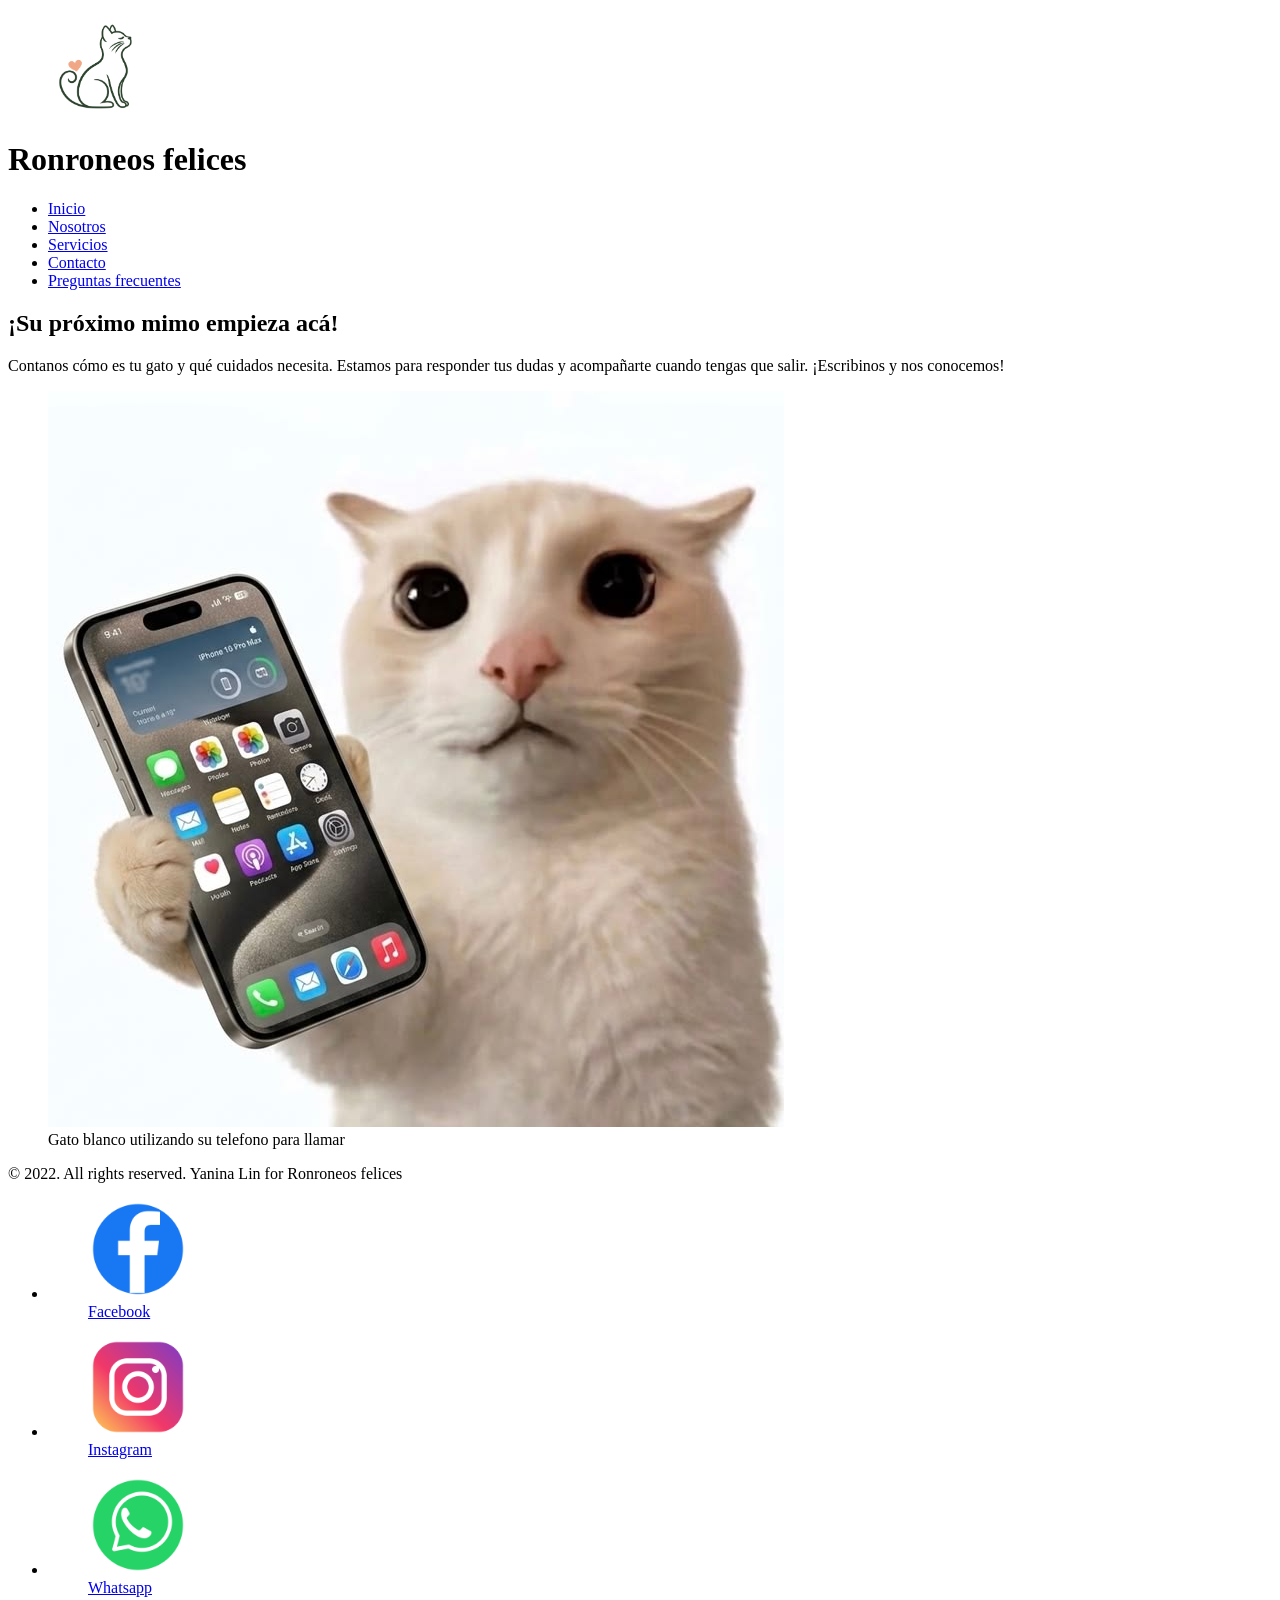
==== pages/contacto.html @ 4c731172 "Sumo pag de preguntas frecuentes y figcaption" ====
<!DOCTYPE html>
<html lang="en">

<head>
    <meta charset="UTF-8">
    <meta name="viewport" content="width=device-width, initial-scale=1.0">
    <title>Ronroneos felices - Nuestro Sitio Web</title>
</head>

<body>
    <header>
        <figure>
            <img src="../img/logo-gatito.png" alt="Logo de gato" width="100" height="100">
        </figure>
        <h1>Ronroneos felices</h1>
        <nav>
            <ul>
                <li>
                    <a href="../index.html">Inicio</a>
                </li>
                <li>
                    <a href="nosotros.html">Nosotros</a>
                </li>
                <li>
                    <a href="servicios.html">Servicios</a>
                </li>
                <li>
                    <a href="contacto.html">Contacto</a>
                </li>
                <li>
                    <a href="preguntasfrecuentes.html">Preguntas frecuentes</a>
                </li>
            </ul>
        </nav>
    </header>
    <main>
        <h2>¡Su próximo mimo empieza acá!</h2>
        <p>Contanos cómo es tu gato y qué cuidados necesita. Estamos para responder tus dudas y acompañarte cuando
            tengas que salir. ¡Escribinos y nos conocemos!</p>
        <figure>
            <img src="../img/gato en llamada.jpg" alt="Gato blaco con un telefono " />
            <figcaption> Gato blanco utilizando su telefono para llamar</figcaption>
        </figure>
    </main>
    <footer>
        <p>© 2022. All rights reserved. Yanina Lin for Ronroneos felices</p>
        <ul>
            <li>
                <a href="https://www.facebook.com/">
                    <figure>
                        <img src="../img/facebook.png" alt="logo de facebook" width="100" height="100">
                        <figcaption> Facebook</figcaption>
                    </figure>
                </a>
            </li>
            <li>
                <a href="https://www.instagram.com/">
                    <figure>
                        <img src="../img/instagram.png" alt="logo de instagram" width="100" height="100">
                        <figcaption> Instagram</figcaption>
                    </figure>
                </a>
            </li>
            <li>
                <a href="https://web.whatsapp.com/">
                    <figure>
                        <img src="../img/whatsapp.png" alt="logo de whatsapp" width="100" height="100">
                        <figcaption> Whatsapp</figcaption>
                    </figure>
                </a>
            </li>
        </ul>
    </footer>

</body>

</html>
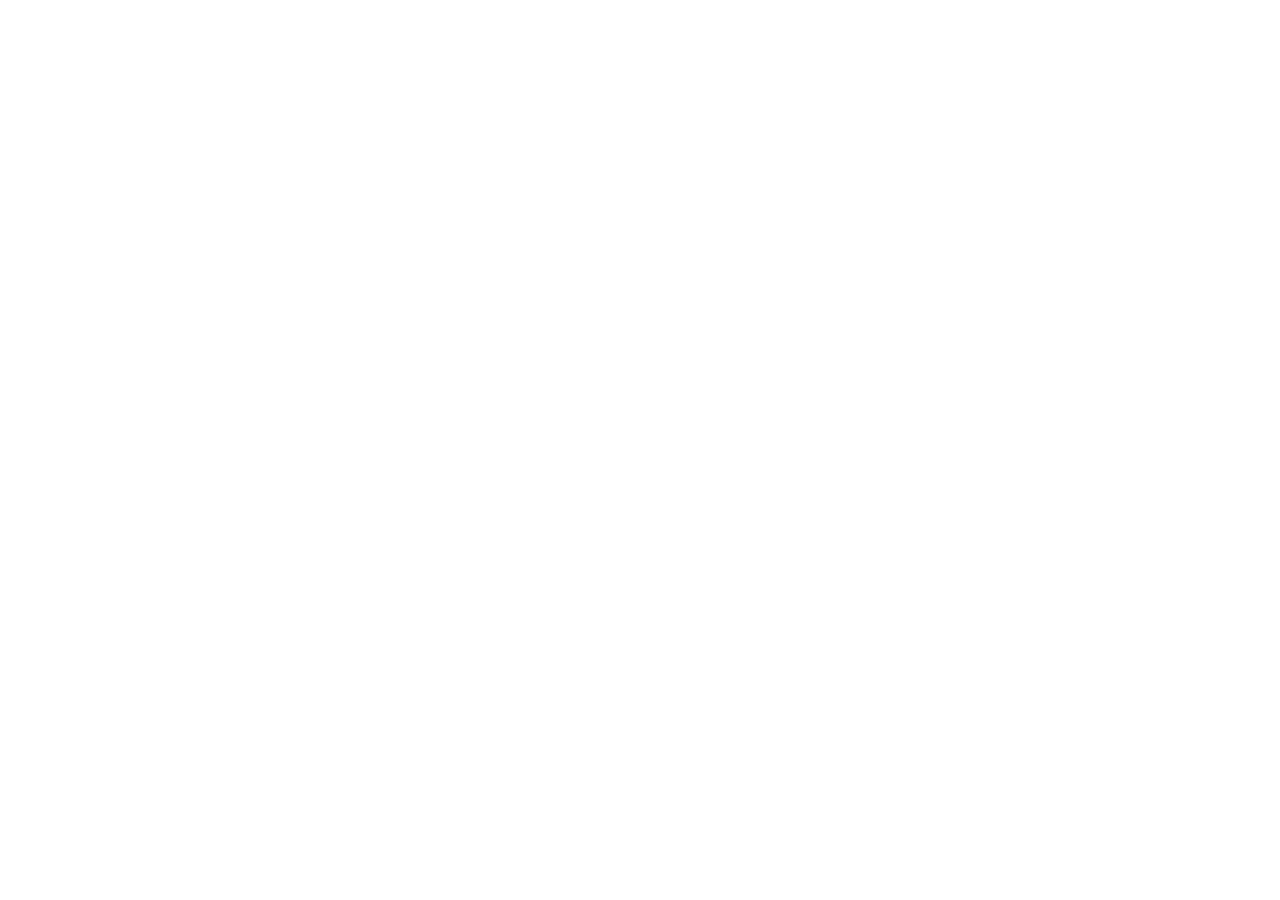
==== commit 9ab17f31: "Correcion de sectio, article, title, y h3" ====
--- a/pages/contacto.html
+++ b/pages/contacto.html
@@ -4,7 +4,7 @@
 <head>
     <meta charset="UTF-8">
     <meta name="viewport" content="width=device-width, initial-scale=1.0">
-    <title>Ronroneos felices - Nuestro Sitio Web</title>
+    <title>Contactanos | Ronroneos Felices/title>
 </head>
 
 <body>
@@ -34,13 +34,18 @@
         </nav>
     </header>
     <main>
-        <h2>¡Su próximo mimo empieza acá!</h2>
-        <p>Contanos cómo es tu gato y qué cuidados necesita. Estamos para responder tus dudas y acompañarte cuando
-            tengas que salir. ¡Escribinos y nos conocemos!</p>
-        <figure>
-            <img src="../img/gato en llamada.jpg" alt="Gato blaco con un telefono " />
-            <figcaption> Gato blanco utilizando su telefono para llamar</figcaption>
-        </figure>
+        <section>
+            <article>
+                <h2>¡Su próximo mimo empieza acá!</h2>
+                <p>Contanos cómo es tu gato y qué cuidados necesita. Estamos para responder tus dudas y acompañarte
+                    cuando
+                    tengas que salir. ¡Escribinos y nos conocemos!</p>
+                <figure>
+                    <img src="../img/gato en llamada.jpg" alt="Gato blaco con un telefono " />
+                    <figcaption> Gato blanco utilizando su telefono para llamar</figcaption>
+                </figure>
+            </article>
+        </section>
     </main>
     <footer>
         <p>© 2022. All rights reserved. Yanina Lin for Ronroneos felices</p>
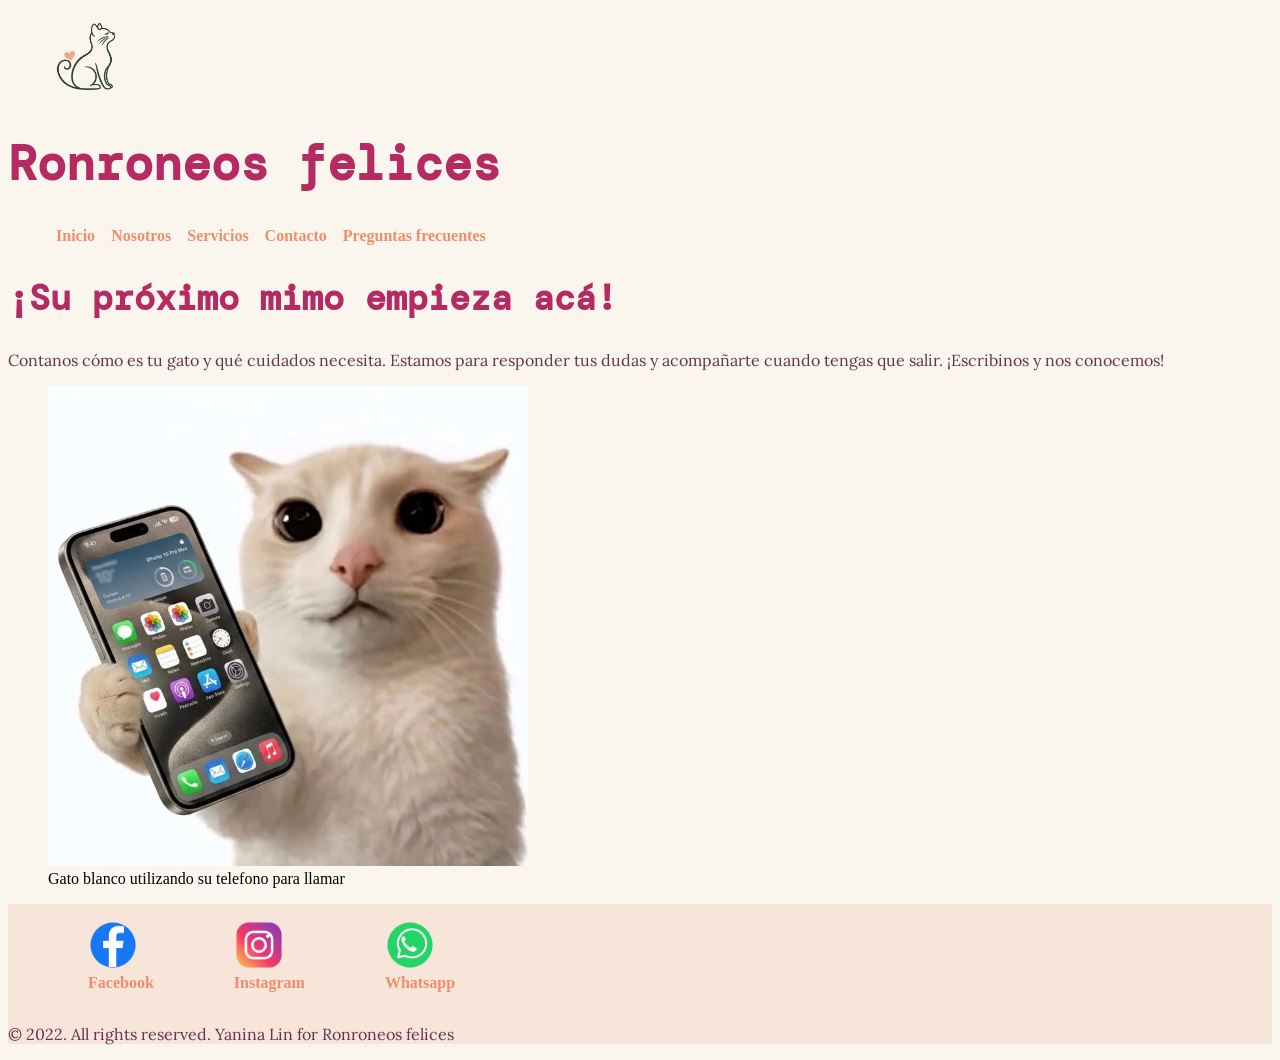
==== commit 5e03ddae: "estilo css" ====
--- a/pages/contacto.html
+++ b/pages/contacto.html
@@ -4,17 +4,18 @@
 <head>
     <meta charset="UTF-8">
     <meta name="viewport" content="width=device-width, initial-scale=1.0">
-    <title>Contactanos | Ronroneos Felices/title>
+    <title>Contactanos | Ronroneos Felices </title>
+    <link rel="stylesheet" href="../style/style.css">
 </head>
 
 <body>
     <header>
         <figure>
-            <img src="../img/logo-gatito.png" alt="Logo de gato" width="100" height="100">
+            <img src="../img/logo-gatito.png" alt="Logo de gato" class="logo">
         </figure>
         <h1>Ronroneos felices</h1>
         <nav>
-            <ul>
+            <ul class="menu-list">
                 <li>
                     <a href="../index.html">Inicio</a>
                 </li>
@@ -41,19 +42,18 @@
                     cuando
                     tengas que salir. ¡Escribinos y nos conocemos!</p>
                 <figure>
-                    <img src="../img/gato en llamada.jpg" alt="Gato blaco con un telefono " />
+                    <img src="../img/gato en llamada.jpg" alt="Gato blaco con un telefono " class="main-img" />
                     <figcaption> Gato blanco utilizando su telefono para llamar</figcaption>
                 </figure>
             </article>
         </section>
     </main>
-    <footer>
-        <p>© 2022. All rights reserved. Yanina Lin for Ronroneos felices</p>
-        <ul>
+    <footer class="footer">
+        <ul class="redes-list">
             <li>
                 <a href="https://www.facebook.com/">
                     <figure>
-                        <img src="../img/facebook.png" alt="logo de facebook" width="100" height="100">
+                        <img src="../img/facebook.png" alt="logo de facebook" class="redes" />
                         <figcaption> Facebook</figcaption>
                     </figure>
                 </a>
@@ -61,7 +61,7 @@
             <li>
                 <a href="https://www.instagram.com/">
                     <figure>
-                        <img src="../img/instagram.png" alt="logo de instagram" width="100" height="100">
+                        <img src="../img/instagram.png" alt="logo de instagram" class="redes" />
                         <figcaption> Instagram</figcaption>
                     </figure>
                 </a>
@@ -69,12 +69,13 @@
             <li>
                 <a href="https://web.whatsapp.com/">
                     <figure>
-                        <img src="../img/whatsapp.png" alt="logo de whatsapp" width="100" height="100">
+                        <img src="../img/whatsapp.png" alt="logo de whatsapp" class="redes" />
                         <figcaption> Whatsapp</figcaption>
                     </figure>
                 </a>
             </li>
         </ul>
+        <p>© 2022. All rights reserved. Yanina Lin for Ronroneos felices</p>
     </footer>
 
 </body>
--- a/style/style.css
+++ b/style/style.css
@@ -0,0 +1,105 @@
+@import url('https://fonts.googleapis.com/css2?family=DM+Mono:ital,wght@0,300;0,400;0,500;1,300;1,400;1,500&family=Lora:ital,wght@0,400..700;1,400..700&display=swap');
+
+/* variables globales */
+:root {
+    --font-ppal: 'DM Mono', sans-serif;
+    --font-sec: 'Lora', arial;
+    --bg-ppal: #FAF6EE;
+    /* Crema: fondo principal */
+    --bg-sec: #F8E5D9;
+    /* Durazno claro: fondo del footer */
+    --titles: #B52A63;
+    /* Rosa frambuesa: títulos y menú */
+    --text: #63334F;
+    /* Ciruela: párrafos y pies de foto */
+    --accent: #F28C6B;
+    /* Coral suave: subrayados y detalles */
+}
+
+/* Reset */
+body {
+    background-color: var(--bg-ppal);
+}
+
+a {
+    color: var(--accent);
+    text-decoration: none;
+}
+
+/* titulos */
+h1,
+h2,
+h3 {
+    font-family: var(--font-ppal);
+    color: var(--titles);
+}
+
+h1 {
+    font-size: 3rem;
+}
+
+h2 {
+    font-size: 2.2rem;
+}
+
+h3 {
+    font-size: 2rem;
+}
+
+/* textos */
+p {
+    font-family: var(--font-sec);
+    color: var(--text);
+    font: size 1.1rem;
+}
+
+/* quitar lista */
+ul {
+    list-style: none;
+}
+
+/* preguntas frecuentes */
+.preguntasfrecuentes {
+    padding: 0 24px;
+}
+
+/* tamaño de imagen */
+.logo {
+    width: 80px;
+    height: auto;
+}
+
+.main-img {
+    width: 480px;
+    height: auto;
+}
+
+
+/* header */
+.menu-list {
+    display: flex;
+}
+
+.menu-list a {
+    padding: 0.5rem;
+    font-weight: 600;
+}
+
+/* footer */
+.redes {
+    width: 50px;
+    height: auto;
+}
+
+.redes-list {
+    display: flex;
+}
+
+.redes-list a {
+    font-weight: 600;
+
+}
+
+.footer {
+    background-color: var(--bg-sec);
+}
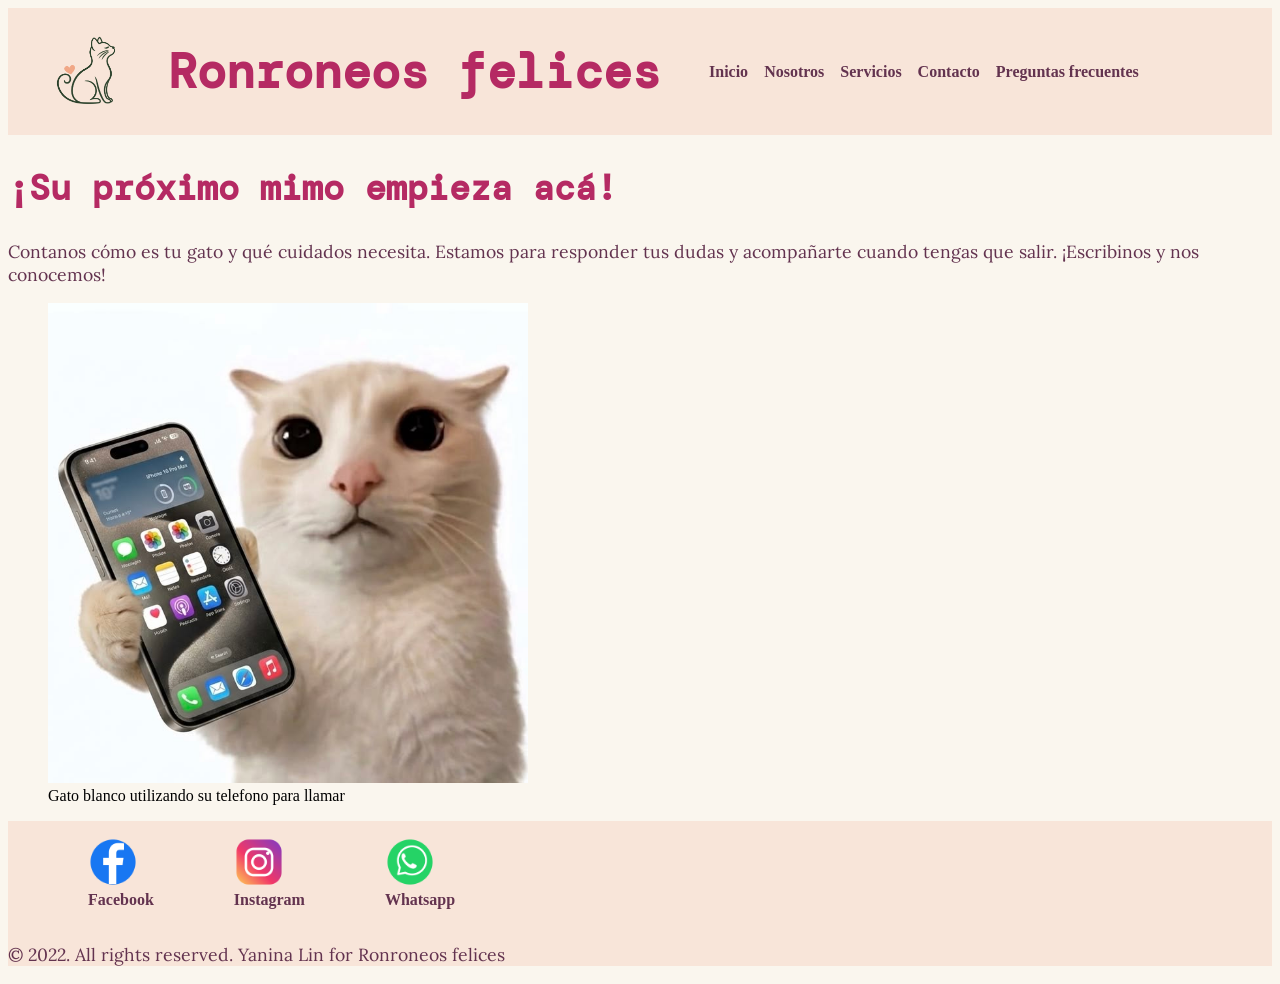
==== commit 91ed150c: "mejoras de estilos" ====
--- a/pages/contacto.html
+++ b/pages/contacto.html
@@ -5,11 +5,11 @@
     <meta charset="UTF-8">
     <meta name="viewport" content="width=device-width, initial-scale=1.0">
     <title>Contactanos | Ronroneos Felices </title>
-    <link rel="stylesheet" href="../style/style.css">
+    <link rel="stylesheet" href="../style/styles.css">
 </head>
 
 <body>
-    <header>
+    <header class="menu">
         <figure>
             <img src="../img/logo-gatito.png" alt="Logo de gato" class="logo">
         </figure>
--- a/style/styles.css
+++ b/style/styles.css
@@ -0,0 +1,115 @@
+@import url('https://fonts.googleapis.com/css2?family=DM+Mono:ital,wght@0,300;0,400;0,500;1,300;1,400;1,500&family=Lora:ital,wght@0,400..700;1,400..700&display=swap');
+
+/* variables globales */
+:root {
+    --font-ppal: 'DM Mono', monospace;
+    --font-sec: 'Lora', serif;
+    --bg-ppal: #FAF6EE;
+    /* Crema: fondo principal */
+    --bg-sec: #F8E5D9;
+    /* Durazno claro: fondo del footer */
+    --titles: #B52A63;
+    /* Rosa frambuesa: títulos y menú */
+    --text: #63334F;
+    /* Ciruela: párrafos y pies de foto */
+    --accent: #F28C6B;
+    /* Coral suave: subrayados y detalles */
+    --links: #63334F;
+    /* Violeta intenso: distingue los enlaces de los títulos */
+}
+
+/* Reset */
+body {
+    background-color: var(--bg-ppal);
+}
+
+a {
+    color: var(--links);
+    text-decoration: none;
+}
+
+/* titulos */
+h1,
+h2,
+h3 {
+    font-family: var(--font-ppal);
+    color: var(--titles);
+}
+
+h1 {
+    font-size: 3rem;
+    font-weight: 700;
+}
+
+h2 {
+    font-size: 2.2rem;
+}
+
+h3 {
+    font-size: 2rem;
+}
+
+/* textos */
+p {
+    font-family: var(--font-sec);
+    color: var(--text);
+    font-size: 1.1rem;
+}
+
+/* quitar lista */
+ul {
+    list-style: none;
+}
+
+/* preguntas frecuentes */
+.preguntasfrecuentes {
+    padding: 0 24px;
+}
+
+/* tamaño de imagen */
+.logo {
+    width: 80px;
+    height: auto;
+}
+
+.main-img {
+    width: 480px;
+    height: auto;
+}
+
+
+/* header */
+.menu {
+    background-color: var(--bg-sec);
+    display: flex;
+    align-items: center;
+    /* Menu alineado verticalmente */
+}
+
+.menu-list {
+    display: flex;
+}
+
+.menu-list a {
+    padding: 0.5rem;
+    font-weight: 600;
+}
+
+/* footer */
+.redes {
+    width: 50px;
+    height: auto;
+}
+
+.redes-list {
+    display: flex;
+}
+
+.redes-list a {
+    font-weight: 600;
+
+}
+
+.footer {
+    background-color: var(--bg-sec);
+}
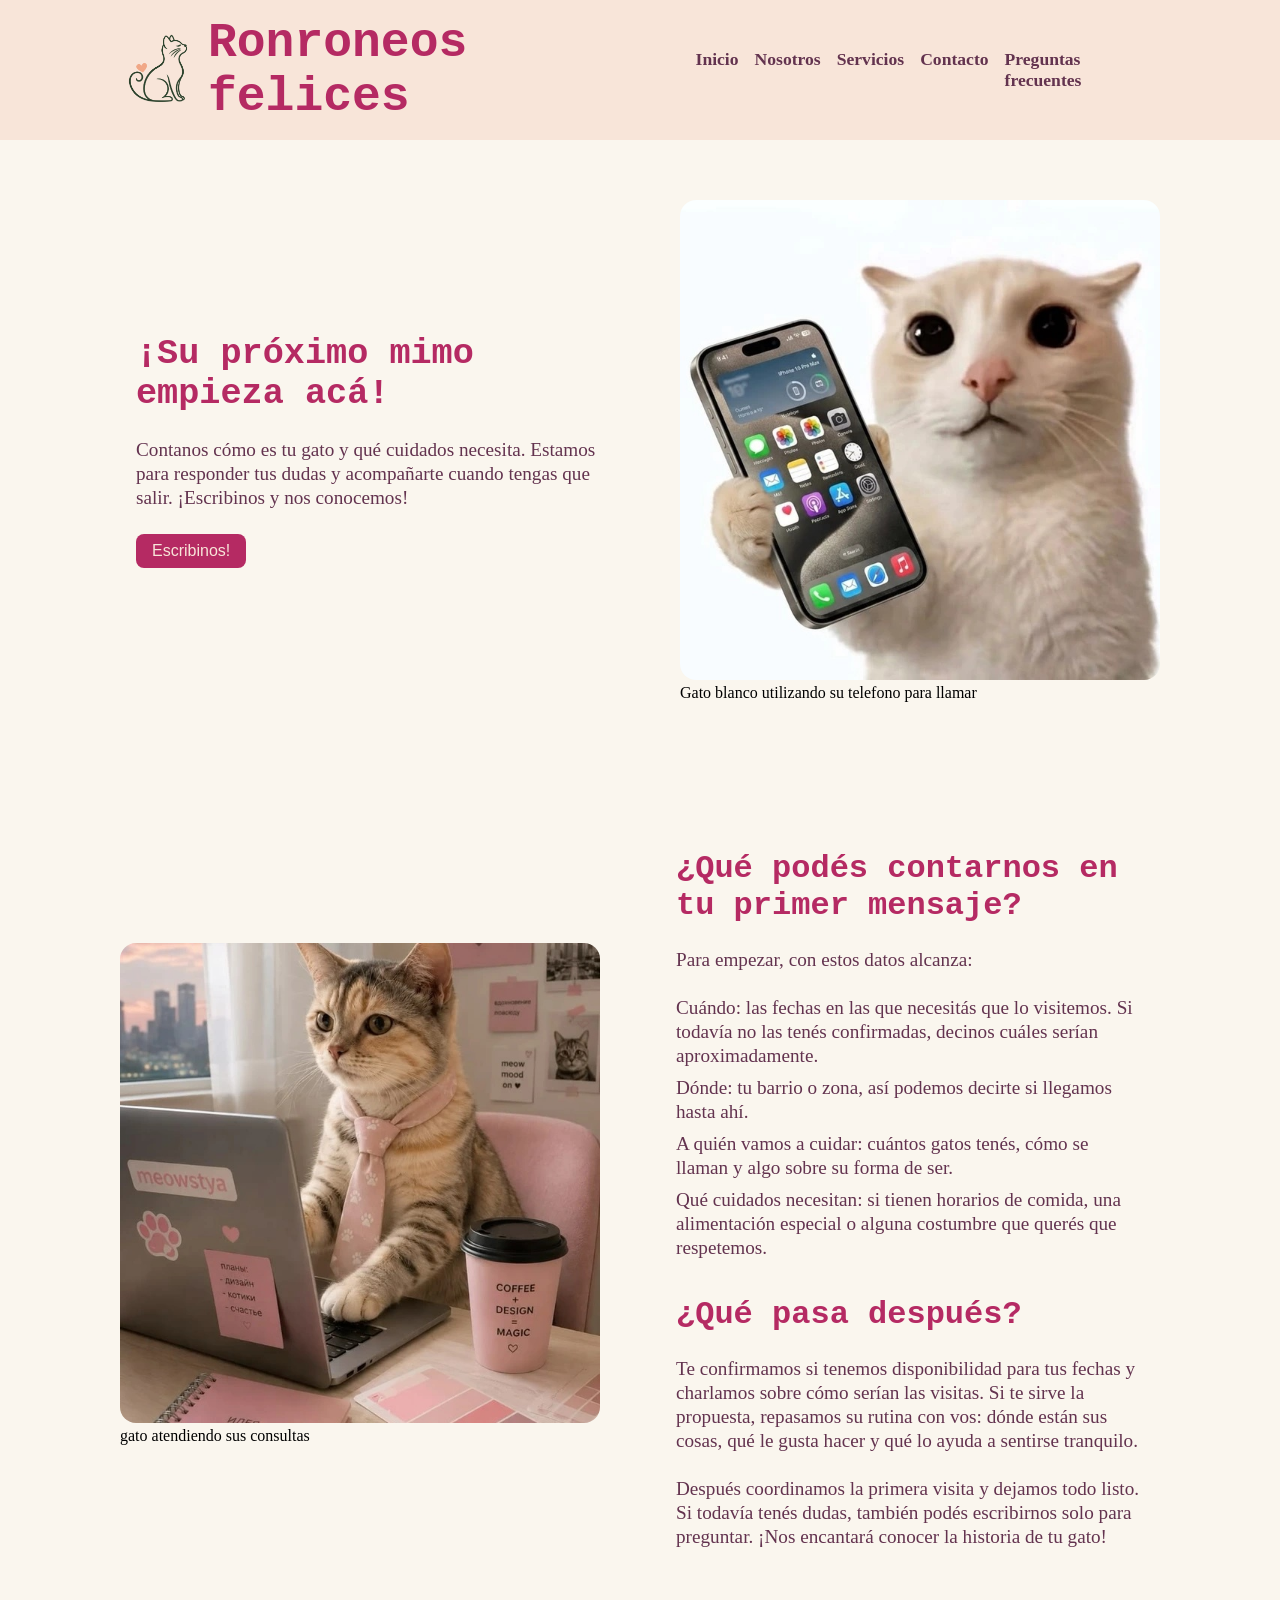
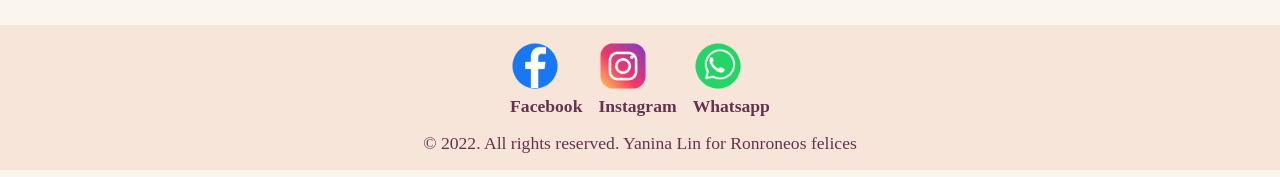
==== commit dc9d0604: "box model-flex box" ====
--- a/pages/contacto.html
+++ b/pages/contacto.html
@@ -1,19 +1,21 @@
 <!DOCTYPE html>
-<html lang="en">
+<html lang="es">
 
 <head>
     <meta charset="UTF-8">
     <meta name="viewport" content="width=device-width, initial-scale=1.0">
     <title>Contactanos | Ronroneos Felices </title>
-    <link rel="stylesheet" href="../style/styles.css">
+    <link rel="stylesheet" href="../styles/styles.css">
 </head>
 
 <body>
     <header class="menu">
-        <figure>
-            <img src="../img/logo-gatito.png" alt="Logo de gato" class="logo">
-        </figure>
-        <h1>Ronroneos felices</h1>
+        <div class="logo-title">
+            <figure>
+                <img src="../img/logo-gatito.png"" alt=" logo de gato" class="logo">
+            </figure>
+            <h1>Ronroneos felices</h1>
+        </div>
         <nav>
             <ul class="menu-list">
                 <li>
@@ -36,16 +38,55 @@
     </header>
     <main>
         <section>
-            <article>
-                <h2>¡Su próximo mimo empieza acá!</h2>
-                <p>Contanos cómo es tu gato y qué cuidados necesita. Estamos para responder tus dudas y acompañarte
-                    cuando
-                    tengas que salir. ¡Escribinos y nos conocemos!</p>
+            <article class="main-content">
+                <div class="info">
+                    <h2>¡Su próximo mimo empieza acá!</h2>
+                    <p class="info-text">Contanos cómo es tu gato y qué cuidados necesita. Estamos para responder tus
+                        dudas y
+                        acompañarte
+                        cuando
+                        tengas que salir. ¡Escribinos y nos conocemos!</p>
+                    <button class=" main-button"> Escribinos!</button>
+                </div>
                 <figure>
                     <img src="../img/gato en llamada.jpg" alt="Gato blaco con un telefono " class="main-img" />
                     <figcaption> Gato blanco utilizando su telefono para llamar</figcaption>
                 </figure>
             </article>
+            <div class="main-content reverse">
+                <div class="info">
+                    <h3 class="content-title">¿Qué podés contarnos en tu primer mensaje?</h3>
+                    <p class="info-text">Para empezar, con estos datos alcanza:</p>
+                    <ul class="list-como-funciona">
+                        <li class="info-text">Cuándo: las fechas en las que necesitás que lo visitemos. Si todavía no
+                            las tenés
+                            confirmadas,
+                            decinos cuáles serían aproximadamente. </li>
+                        <li class="info-text">Dónde: tu barrio o zona, así podemos decirte si llegamos hasta ahí.</li>
+                        <li class="info-text">A quién vamos a cuidar: cuántos gatos tenés, cómo se llaman y algo sobre
+                            su forma de ser.
+                        </li>
+                        <li class="info-text">Qué cuidados necesitan: si tienen horarios de comida, una alimentación
+                            especial o alguna
+                            costumbre que querés que respetemos.</li>
+                    </ul>
+                    <h3 class="content-title">¿Qué pasa después?</h3>
+                    <p class="info-text">Te confirmamos si tenemos disponibilidad para tus fechas y charlamos sobre cómo
+                        serían las
+                        visitas.
+                        Si te sirve la propuesta, repasamos su rutina con vos: dónde están sus cosas, qué le gusta hacer
+                        y
+                        qué lo ayuda a sentirse tranquilo.</p>
+                    <p class="info-text">Después coordinamos la primera visita y dejamos todo listo. Si todavía tenés
+                        dudas, también podés
+                        escribirnos solo para preguntar. ¡Nos encantará conocer la historia de tu gato! </p>
+                </div>
+                <figure>
+                    <img src="../img/gato atendiendo consulta.jpg" alt="Gato esperando sus consultas"
+                        class="main-img" />
+                    <figcaption> gato atendiendo sus consultas</figcaption>
+                </figure>
+            </div>
         </section>
     </main>
     <footer class="footer">
--- a/styles/styles.css
+++ b/styles/styles.css
@@ -0,0 +1,251 @@
+/* configuracion global */
+* {
+    margin: 0;
+    padding: 0;
+    box-sizing: border-box;
+
+}
+
+/* Estilo de fuente */
+@import url('https://fonts.googleapis.com/css2?family=DM+Mono:ital,wght@0,300;0,400;0,500;1,300;1,400;1,500&family=Lora:ital,wght@0,400..700;1,400..700&display=swap');
+
+
+/* Reset */
+body {
+    background-color: #faf6eE;
+}
+
+a {
+    color: #63334F;
+    text-decoration: none;
+}
+
+/* Main */
+/* tamaño de imagen */
+.logo {
+    width: 80px;
+    height: auto;
+    margin: 0;
+}
+
+/* Main inicio*/
+.main-button {
+    background-color: #B52A63;
+    color: #F8E5D9;
+    border: none;
+    padding: 8px 16px;
+    border-radius: 8px;
+    width: fit-content;
+    font-size: 1rem;
+}
+
+/* Ordeno contenido del main*/
+.main-content {
+    display: flex;
+    padding: 60px 120px;
+    gap: 60px;
+    justify-content: space-between;
+    align-items: center;
+}
+
+.sec-content {
+    padding: 0px 120px 60px 120px;
+    display: flex;
+    flex-direction: column;
+    gap: 16px;
+}
+
+.content-title {
+    margin-top: 12px;
+}
+
+.info {
+    padding: 16px;
+    display: flex;
+    flex-direction: column;
+    gap: 24px;
+}
+
+.info-text {
+    font-size: 1.2rem;
+    line-height: 1.5rem;
+
+}
+
+/* Como funciona */
+.list-como-funciona {
+    display: flex;
+    flex-direction: column;
+    gap: 8px;
+}
+
+
+/* titulos */
+h1,
+h2,
+h3 {
+    font-family: 'DM Mono', monospace;
+    color: #B52A63;
+}
+
+h1 {
+    font-size: 3rem;
+    font-weight: 700;
+}
+
+h2 {
+    font-size: 2.2rem;
+}
+
+h3 {
+    font-size: 2rem;
+}
+
+/* textos */
+p,
+li,
+a {
+    font-family: 'Lora', serif;
+    color: #63334F;
+    font-size: 1.1rem;
+
+}
+
+/* quitar lista */
+ul {
+    list-style: none;
+}
+
+/* preguntas frecuentes */
+.preguntasfrecuentes {
+    padding: 0 24px;
+}
+
+
+/* imagen de rufus */
+.main-img {
+    width: 480px;
+    height: auto;
+    box-sizing: border-box;
+    border-radius: 16px;
+}
+
+
+
+/* header */
+/* Menu alineado verticalmente */
+.menu {
+    background-color: #F8E5D9;
+    display: flex;
+    justify-content: space-between;
+    align-items: center;
+    padding: 16px 120px;
+}
+
+/* titulo y logo juntos */
+.logo-title {
+    display: flex;
+    align-items: center;
+    gap: 8px;
+}
+
+/* espacio entre los menu */
+.menu-list {
+    display: flex;
+    gap: 16px;
+
+}
+
+.menu-list a {
+    display: inline-block;
+    font-weight: 600;
+}
+
+/* main nosotros */
+
+.pareja {
+    padding: 0px 120px 60px 120px;
+    display: flex;
+    justify-content: space-between;
+    padding: 100px 200px;
+    gap: 32px;
+}
+
+.imgpareja {
+    width: 480px;
+    height: auto;
+    box-sizing: border-box;
+    border-radius: 16px;
+
+}
+
+.parejatexto {
+    display: flex;
+    flex-direction: column;
+    gap: 16px;
+    padding: 30px;
+}
+
+/* main de contacto */
+.contacto {
+    display: flex;
+    justify-content: space-between;
+    padding: 100px 200px;
+    gap: 32px;
+}
+
+.imgcontacto {
+    width: 280px;
+    height: auto;
+    box-sizing: border-box;
+}
+
+.contactotext {
+    display: flex;
+    flex-direction: column;
+    gap: 16px;
+    padding: 30px;
+}
+
+.list-servicios {
+    display: flex;
+    flex-direction: column;
+    gap: 16px;
+}
+
+/* main servicios */
+.gato-rosa {
+    width: 480px;
+    height: auto;
+    box-sizing: border-box;
+    border-radius: 16px;
+}
+
+.reverse {
+    flex-direction: row-reverse;
+}
+
+/* footer */
+.redes {
+    width: 50px;
+    height: auto;
+}
+
+.redes-list {
+    display: flex;
+    gap: 16px;
+}
+
+.redes-list a {
+    font-weight: 600;
+
+}
+
+.footer {
+    display: flex;
+    background-color: #F8E5D9;
+    flex-direction: column;
+    align-items: center;
+    gap: 16px;
+    padding: 16px;
+}
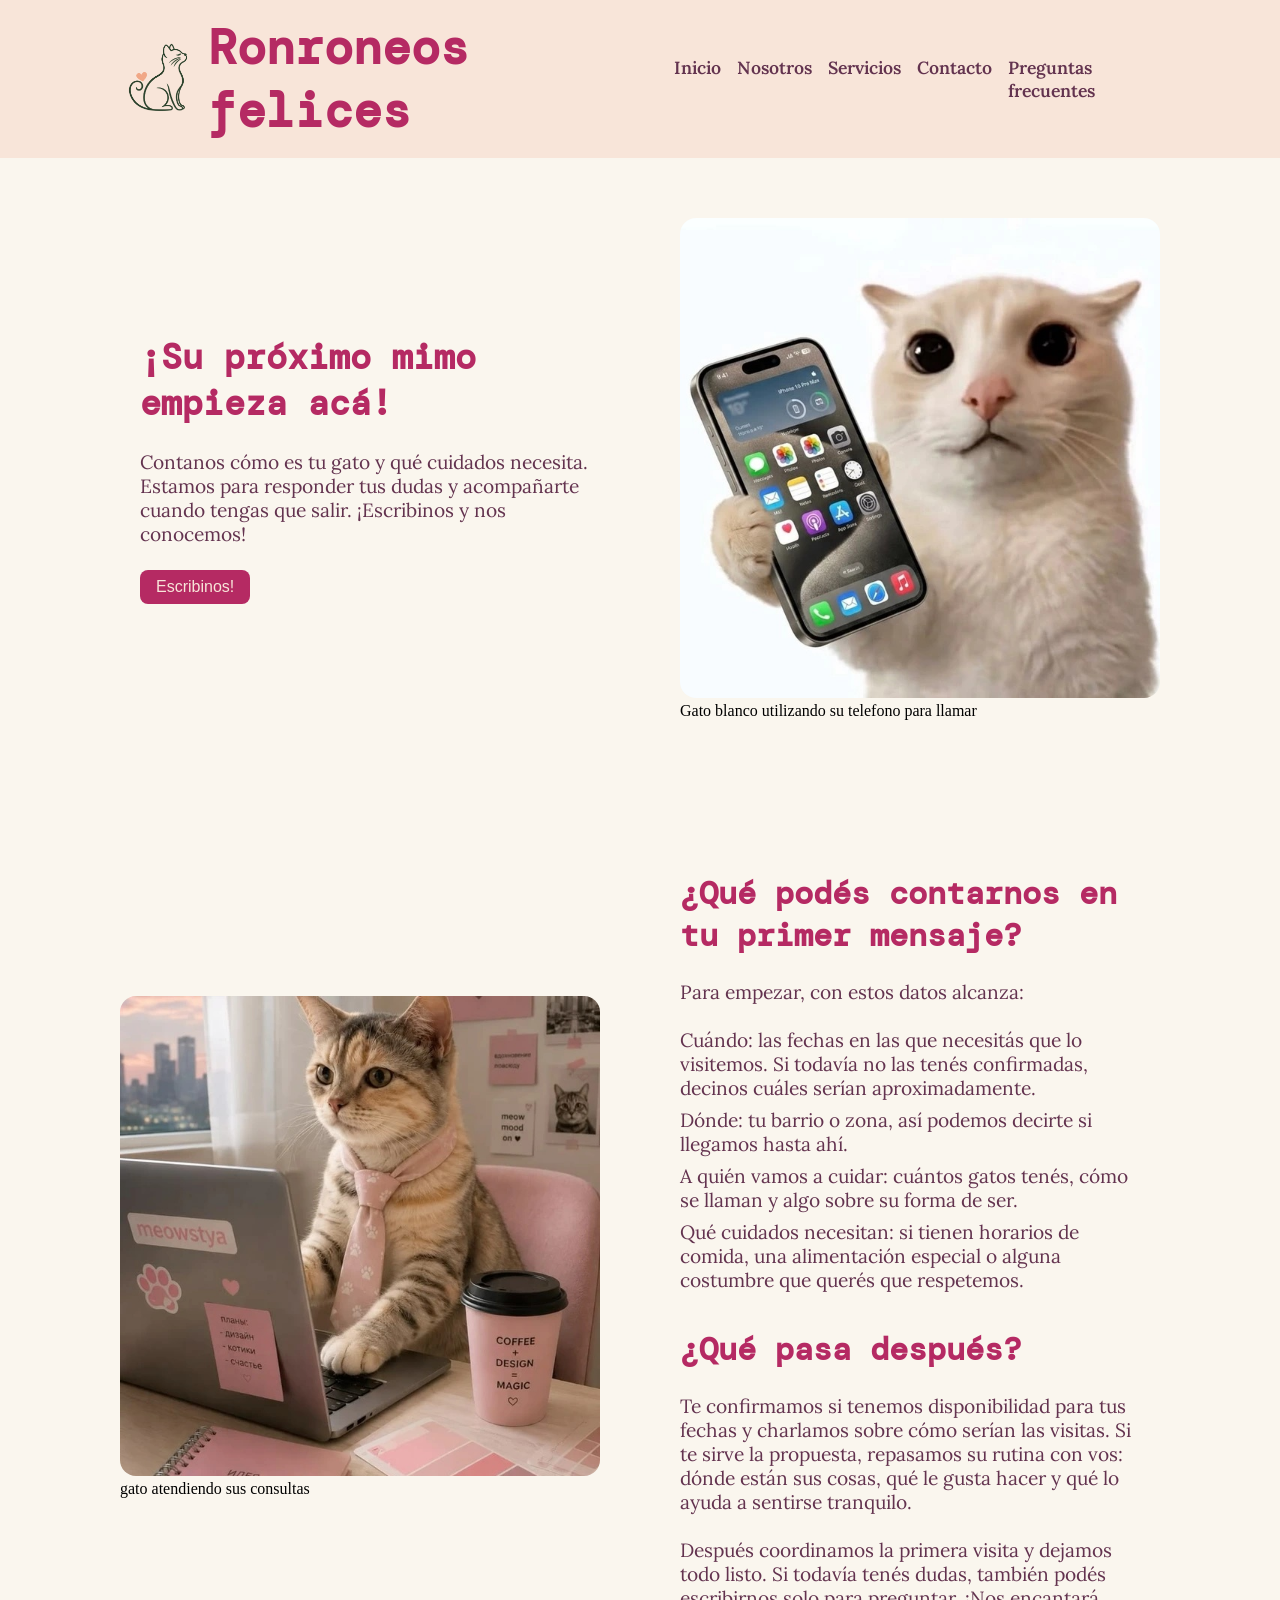
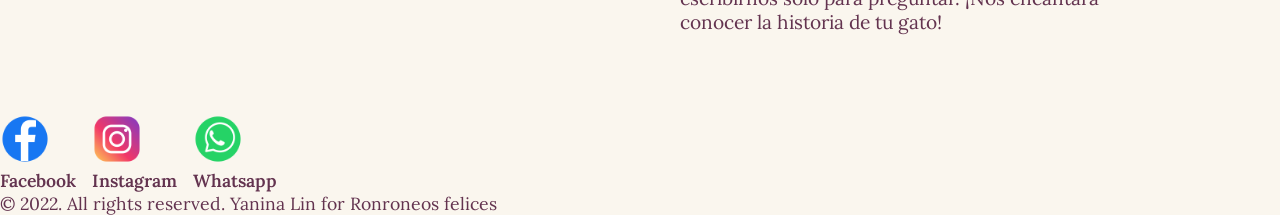
==== commit c1ddfcc2: "correcion footer y main" ====
--- a/pages/contacto.html
+++ b/pages/contacto.html
@@ -9,7 +9,7 @@
 </head>
 
 <body>
-    <header class="menu">
+    <header>
         <div class="logo-title">
             <figure>
                 <img src="../img/logo-gatito.png"" alt=" logo de gato" class="logo">
@@ -89,7 +89,7 @@
             </div>
         </section>
     </main>
-    <footer class="footer">
+    <footer">
         <ul class="redes-list">
             <li>
                 <a href="https://www.facebook.com/">
@@ -117,7 +117,7 @@
             </li>
         </ul>
         <p>© 2022. All rights reserved. Yanina Lin for Ronroneos felices</p>
-    </footer>
+        </footer>
 
 </body>
 
--- a/styles/styles.css
+++ b/styles/styles.css
@@ -1,3 +1,6 @@
+/* Estilo de fuente */
+@import url('https://fonts.googleapis.com/css2?family=DM+Mono:ital,wght@0,300;0,400;0,500;1,300;1,400;1,500&family=Lora:ital,wght@0,400..700;1,400..700&display=swap');
+
 /* configuracion global */
 * {
     margin: 0;
@@ -6,11 +9,7 @@
 
 }
 
-/* Estilo de fuente */
-@import url('https://fonts.googleapis.com/css2?family=DM+Mono:ital,wght@0,300;0,400;0,500;1,300;1,400;1,500&family=Lora:ital,wght@0,400..700;1,400..700&display=swap');
-
-
-/* Reset */
+/* Color del fondo-letras-titulos*/
 body {
     background-color: #faf6eE;
 }
@@ -20,12 +19,76 @@
     text-decoration: none;
 }
 
-/* Main */
-/* tamaño de imagen */
+/* tamaño del logo*/
 .logo {
     width: 80px;
     height: auto;
     margin: 0;
+}
+
+/* titulos */
+h1,
+h2,
+h3 {
+    font-family: 'DM Mono', monospace;
+    color: #B52A63;
+}
+
+h1 {
+    font-size: 3rem;
+    font-weight: 700;
+}
+
+h2 {
+    font-size: 2.2rem;
+}
+
+h3 {
+    font-size: 2rem;
+}
+
+/* textos */
+p,
+li,
+a {
+    font-family: 'Lora', serif;
+    color: #63334F;
+    font-size: 1.1rem;
+
+}
+
+/* quitar lista */
+ul {
+    list-style: none;
+}
+
+/* header */
+/* Menu alineado verticalmente */
+header {
+    background-color: #F8E5D9;
+    display: flex;
+    justify-content: space-between;
+    align-items: center;
+    padding: 16px 120px;
+}
+
+/* titulo y logo juntos */
+.logo-title {
+    display: flex;
+    align-items: center;
+    gap: 8px;
+}
+
+/* espacio entre los menu */
+.menu-list {
+    display: flex;
+    gap: 16px;
+
+}
+
+.menu-list a {
+    display: inline-block;
+    font-weight: 600;
 }
 
 /* Main inicio*/
@@ -60,7 +123,7 @@
 }
 
 .info {
-    padding: 16px;
+    padding: 20px;
     display: flex;
     flex-direction: column;
     gap: 24px;
@@ -80,48 +143,6 @@
 }
 
 
-/* titulos */
-h1,
-h2,
-h3 {
-    font-family: 'DM Mono', monospace;
-    color: #B52A63;
-}
-
-h1 {
-    font-size: 3rem;
-    font-weight: 700;
-}
-
-h2 {
-    font-size: 2.2rem;
-}
-
-h3 {
-    font-size: 2rem;
-}
-
-/* textos */
-p,
-li,
-a {
-    font-family: 'Lora', serif;
-    color: #63334F;
-    font-size: 1.1rem;
-
-}
-
-/* quitar lista */
-ul {
-    list-style: none;
-}
-
-/* preguntas frecuentes */
-.preguntasfrecuentes {
-    padding: 0 24px;
-}
-
-
 /* imagen de rufus */
 .main-img {
     width: 480px;
@@ -131,44 +152,14 @@
 }
 
 
-
-/* header */
-/* Menu alineado verticalmente */
-.menu {
-    background-color: #F8E5D9;
+/* main nosotros */
+
+.pareja {
     display: flex;
     justify-content: space-between;
-    align-items: center;
-    padding: 16px 120px;
-}
-
-/* titulo y logo juntos */
-.logo-title {
-    display: flex;
-    align-items: center;
-    gap: 8px;
-}
-
-/* espacio entre los menu */
-.menu-list {
-    display: flex;
-    gap: 16px;
-
-}
-
-.menu-list a {
-    display: inline-block;
-    font-weight: 600;
-}
-
-/* main nosotros */
-
-.pareja {
-    padding: 0px 120px 60px 120px;
-    display: flex;
-    justify-content: space-between;
-    padding: 100px 200px;
-    gap: 32px;
+    padding: 100px 120px;
+    gap: 60px;
+    align-items: center;
 }
 
 .imgpareja {
@@ -182,31 +173,10 @@
 .parejatexto {
     display: flex;
     flex-direction: column;
-    gap: 16px;
-    padding: 30px;
+    gap: 20px;
 }
 
 /* main de contacto */
-.contacto {
-    display: flex;
-    justify-content: space-between;
-    padding: 100px 200px;
-    gap: 32px;
-}
-
-.imgcontacto {
-    width: 280px;
-    height: auto;
-    box-sizing: border-box;
-}
-
-.contactotext {
-    display: flex;
-    flex-direction: column;
-    gap: 16px;
-    padding: 30px;
-}
-
 .list-servicios {
     display: flex;
     flex-direction: column;
@@ -214,13 +184,6 @@
 }
 
 /* main servicios */
-.gato-rosa {
-    width: 480px;
-    height: auto;
-    box-sizing: border-box;
-    border-radius: 16px;
-}
-
 .reverse {
     flex-direction: row-reverse;
 }
@@ -241,7 +204,7 @@
 
 }
 
-.footer {
+footer {
     display: flex;
     background-color: #F8E5D9;
     flex-direction: column;
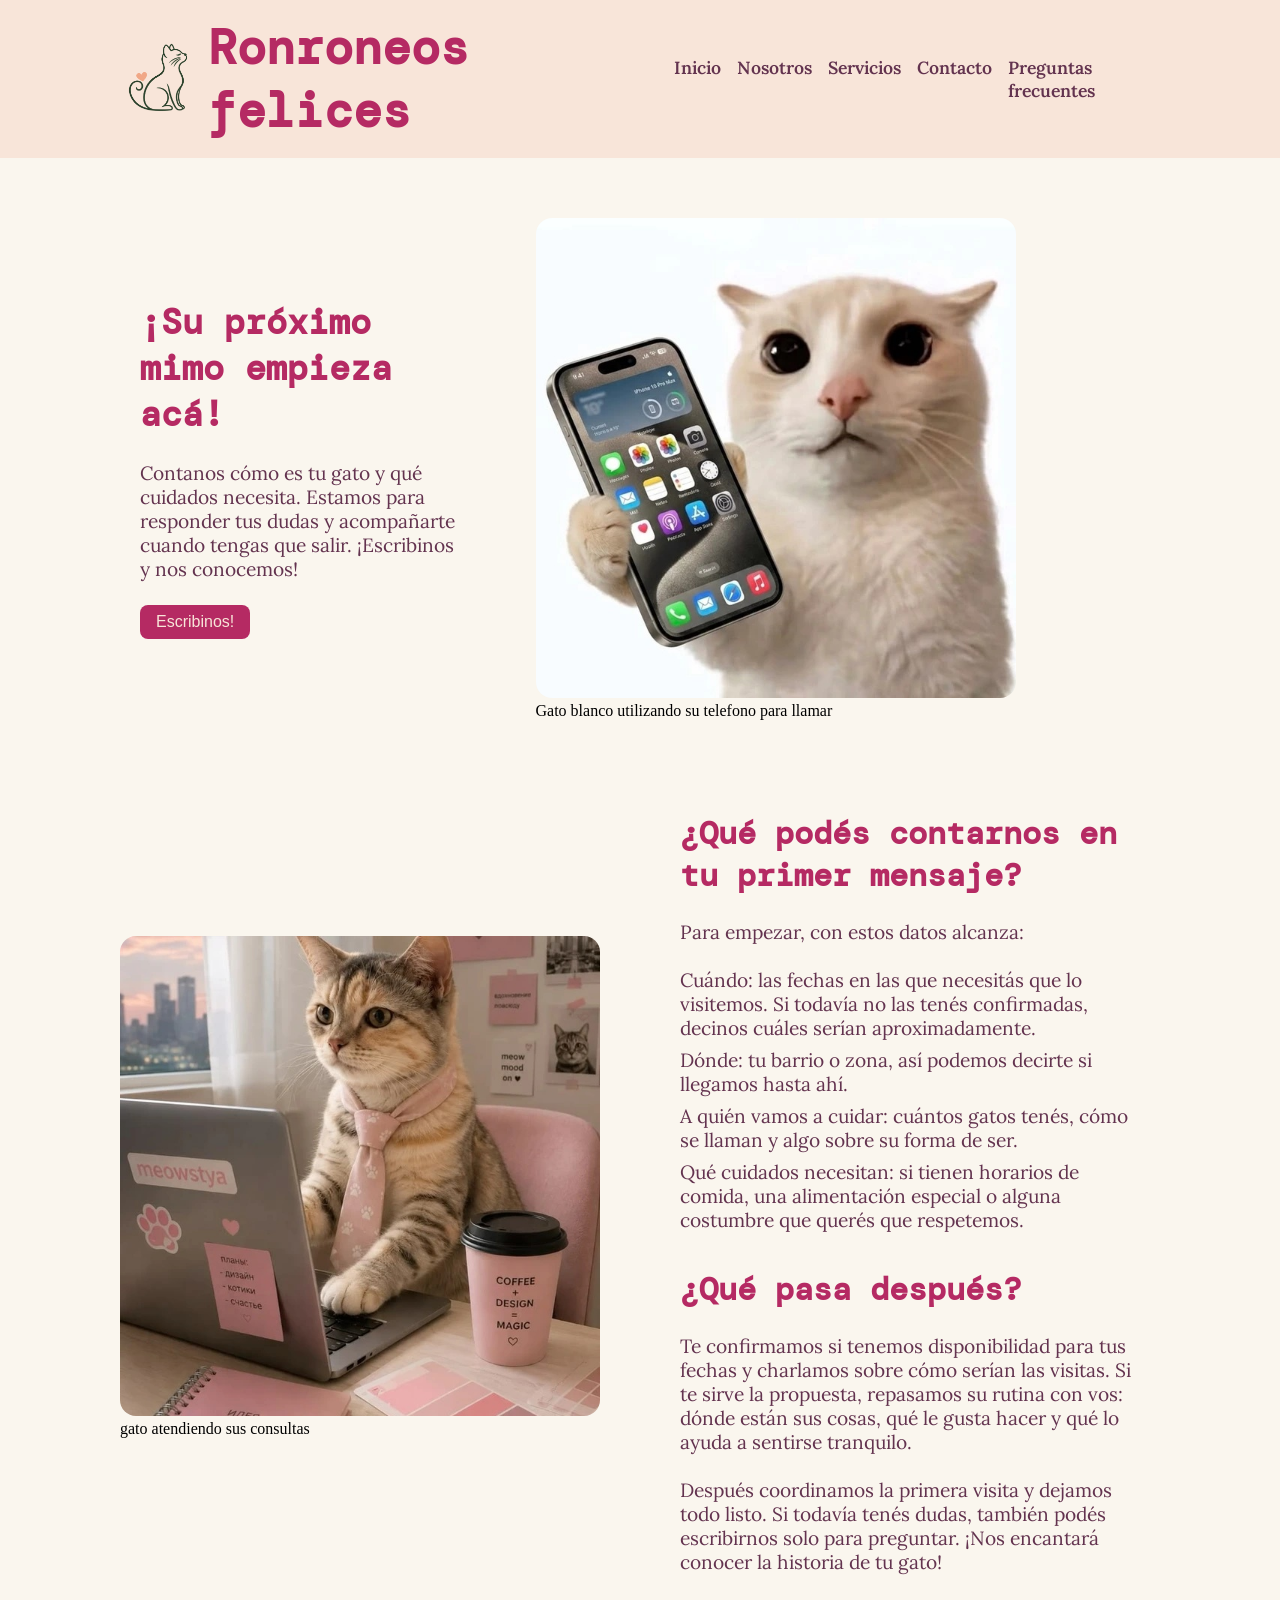
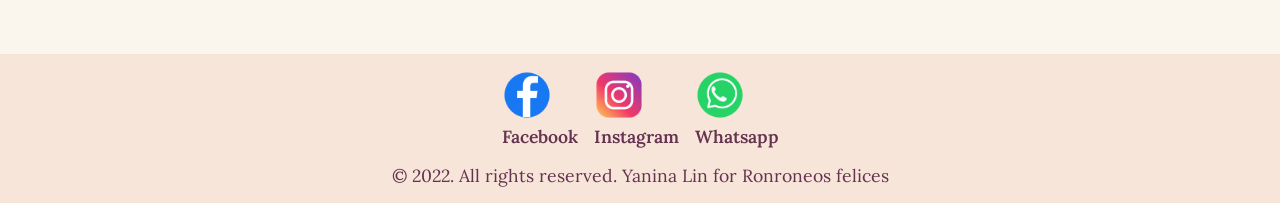
==== commit 14c83f94: "grid" ====
--- a/pages/contacto.html
+++ b/pages/contacto.html
@@ -48,48 +48,55 @@
                         tengas que salir. ¡Escribinos y nos conocemos!</p>
                     <button class=" main-button"> Escribinos!</button>
                 </div>
-                <figure>
+                <figure class="main-img-container">
                     <img src="../img/gato en llamada.jpg" alt="Gato blaco con un telefono " class="main-img" />
                     <figcaption> Gato blanco utilizando su telefono para llamar</figcaption>
                 </figure>
+
+                <div class="content reverse sec-content">
+                    <div class="info">
+                        <h3 class="content-title">¿Qué podés contarnos en tu primer mensaje?</h3>
+                        <p class="info-text">Para empezar, con estos datos alcanza:</p>
+                        <ul class="list-como-funciona">
+                            <li class="info-text">Cuándo: las fechas en las que necesitás que lo visitemos. Si todavía
+                                no
+                                las tenés
+                                confirmadas,
+                                decinos cuáles serían aproximadamente. </li>
+                            <li class="info-text">Dónde: tu barrio o zona, así podemos decirte si llegamos hasta ahí.
+                            </li>
+                            <li class="info-text">A quién vamos a cuidar: cuántos gatos tenés, cómo se llaman y algo
+                                sobre
+                                su forma de ser.
+                            </li>
+                            <li class="info-text">Qué cuidados necesitan: si tienen horarios de comida, una alimentación
+                                especial o alguna
+                                costumbre que querés que respetemos.</li>
+                        </ul>
+                        <h3 class="content-title">¿Qué pasa después?</h3>
+                        <p class="info-text">Te confirmamos si tenemos disponibilidad para tus fechas y charlamos sobre
+                            cómo
+                            serían las
+                            visitas.
+                            Si te sirve la propuesta, repasamos su rutina con vos: dónde están sus cosas, qué le gusta
+                            hacer
+                            y
+                            qué lo ayuda a sentirse tranquilo.</p>
+                        <p class="info-text">Después coordinamos la primera visita y dejamos todo listo. Si todavía
+                            tenés
+                            dudas, también podés
+                            escribirnos solo para preguntar. ¡Nos encantará conocer la historia de tu gato! </p>
+                    </div>
+                    <figure>
+                        <img src="../img/gato atendiendo consulta.jpg" alt="Gato esperando sus consultas"
+                            class="main-img" />
+                        <figcaption> gato atendiendo sus consultas</figcaption>
+                    </figure>
+                </div>
             </article>
-            <div class="main-content reverse">
-                <div class="info">
-                    <h3 class="content-title">¿Qué podés contarnos en tu primer mensaje?</h3>
-                    <p class="info-text">Para empezar, con estos datos alcanza:</p>
-                    <ul class="list-como-funciona">
-                        <li class="info-text">Cuándo: las fechas en las que necesitás que lo visitemos. Si todavía no
-                            las tenés
-                            confirmadas,
-                            decinos cuáles serían aproximadamente. </li>
-                        <li class="info-text">Dónde: tu barrio o zona, así podemos decirte si llegamos hasta ahí.</li>
-                        <li class="info-text">A quién vamos a cuidar: cuántos gatos tenés, cómo se llaman y algo sobre
-                            su forma de ser.
-                        </li>
-                        <li class="info-text">Qué cuidados necesitan: si tienen horarios de comida, una alimentación
-                            especial o alguna
-                            costumbre que querés que respetemos.</li>
-                    </ul>
-                    <h3 class="content-title">¿Qué pasa después?</h3>
-                    <p class="info-text">Te confirmamos si tenemos disponibilidad para tus fechas y charlamos sobre cómo
-                        serían las
-                        visitas.
-                        Si te sirve la propuesta, repasamos su rutina con vos: dónde están sus cosas, qué le gusta hacer
-                        y
-                        qué lo ayuda a sentirse tranquilo.</p>
-                    <p class="info-text">Después coordinamos la primera visita y dejamos todo listo. Si todavía tenés
-                        dudas, también podés
-                        escribirnos solo para preguntar. ¡Nos encantará conocer la historia de tu gato! </p>
-                </div>
-                <figure>
-                    <img src="../img/gato atendiendo consulta.jpg" alt="Gato esperando sus consultas"
-                        class="main-img" />
-                    <figcaption> gato atendiendo sus consultas</figcaption>
-                </figure>
-            </div>
         </section>
     </main>
-    <footer">
+    <footer>
         <ul class="redes-list">
             <li>
                 <a href="https://www.facebook.com/">
@@ -117,7 +124,7 @@
             </li>
         </ul>
         <p>© 2022. All rights reserved. Yanina Lin for Ronroneos felices</p>
-        </footer>
+    </footer>
 
 </body>
 
--- a/styles/styles.css
+++ b/styles/styles.css
@@ -104,19 +104,15 @@
 
 /* Ordeno contenido del main*/
 .main-content {
-    display: flex;
+    display: grid;
+    grid-template-areas: "info img"
+        "content content";
     padding: 60px 120px;
     gap: 60px;
     justify-content: space-between;
     align-items: center;
 }
 
-.sec-content {
-    padding: 0px 120px 60px 120px;
-    display: flex;
-    flex-direction: column;
-    gap: 16px;
-}
 
 .content-title {
     margin-top: 12px;
@@ -127,6 +123,11 @@
     display: flex;
     flex-direction: column;
     gap: 24px;
+    grid-area: info;
+}
+
+.content {
+    grid-area: content;
 }
 
 .info-text {
@@ -151,13 +152,17 @@
     border-radius: 16px;
 }
 
+.main-img-container {
+    grid-area: img;
+}
+
 
 /* main nosotros */
 
-.pareja {
+.sec-content {
     display: flex;
     justify-content: space-between;
-    padding: 100px 120px;
+
     gap: 60px;
     align-items: center;
 }
